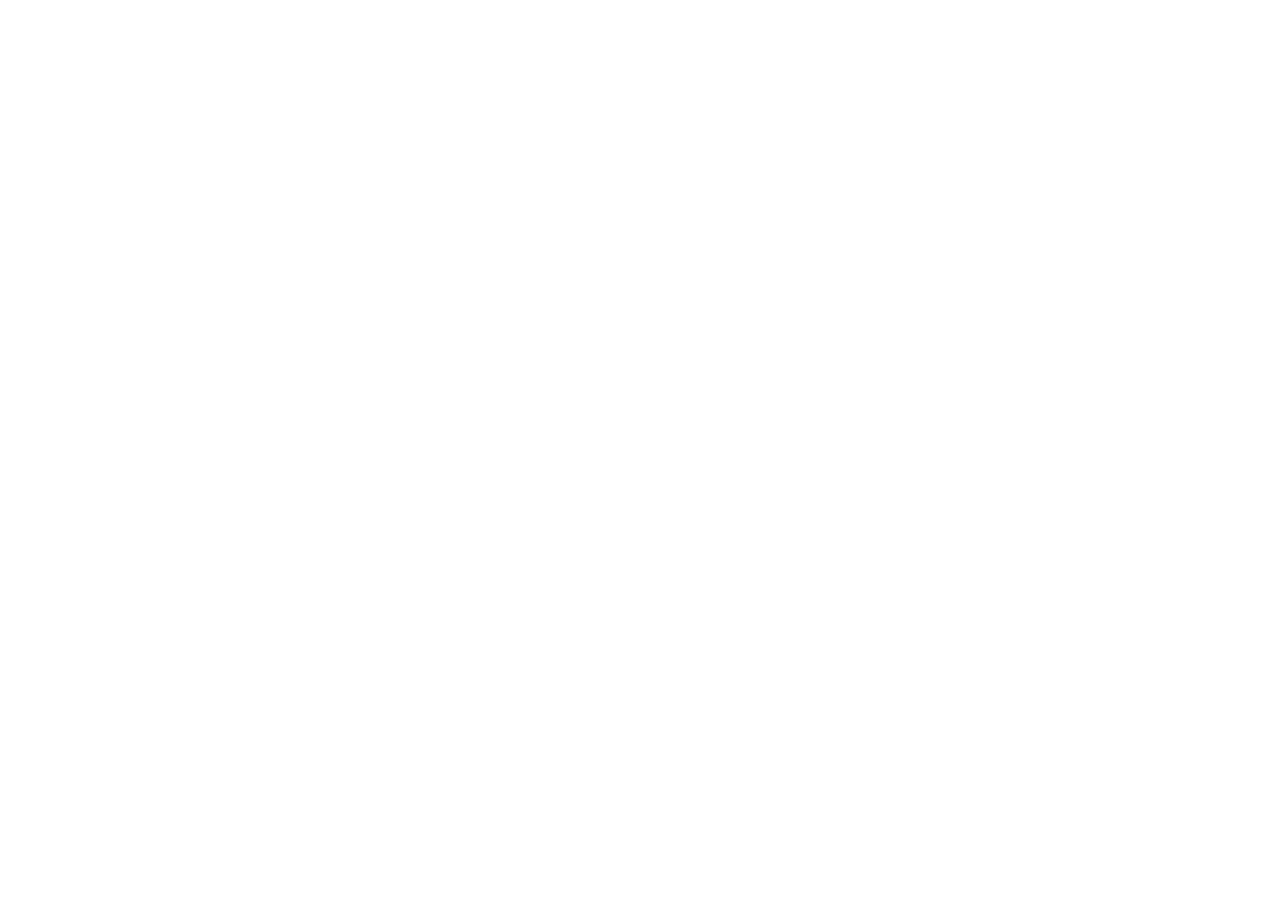
==== index_1.html @ ffa88742 "Add files via upload" ====
<!DOCTYPE html>
<html lang="ru">
<head>
	<meta charset="utf-8">
	<meta name="viewport" content="width=device-width, initial-scale=1, shrink-to-fit=no">
	<title>Privilegia</title>
	<link rel="stylesheet" href="css/libs.min.css">
	<link rel="stylesheet" href="css/main.css">
</head>
<body>
	<div class="main">
		<section class="luck-page">

		</section>
	</div>


	<script src="js/libs.min.js"></script>
	<script src="js/common.js"></script>

</body>
</html>
---- css/libs.min.css ----
/*! normalize.css v8.0.0 | MIT License | github.com/necolas/normalize.css */html{line-height:1.15;-webkit-text-size-adjust:100%}body{margin:0}h1{font-size:2em;margin:.67em 0}hr{box-sizing:content-box;height:0;overflow:visible}pre{font-family:monospace,monospace;font-size:1em}a{background-color:transparent}abbr[title]{border-bottom:none;text-decoration:underline;-webkit-text-decoration:underline dotted;text-decoration:underline dotted}b,strong{font-weight:bolder}code,kbd,samp{font-family:monospace,monospace;font-size:1em}small{font-size:80%}sub,sup{font-size:75%;line-height:0;position:relative;vertical-align:baseline}sub{bottom:-.25em}sup{top:-.5em}img{border-style:none}button,input,optgroup,select,textarea{font-family:inherit;font-size:100%;line-height:1.15;margin:0}button,input{overflow:visible}button,select{text-transform:none}[type=button],[type=reset],[type=submit],button{-webkit-appearance:button}[type=button]::-moz-focus-inner,[type=reset]::-moz-focus-inner,[type=submit]::-moz-focus-inner,button::-moz-focus-inner{border-style:none;padding:0}[type=button]:-moz-focusring,[type=reset]:-moz-focusring,[type=submit]:-moz-focusring,button:-moz-focusring{outline:1px dotted ButtonText}fieldset{padding:.35em .75em .625em}legend{box-sizing:border-box;color:inherit;display:table;max-width:100%;padding:0;white-space:normal}progress{vertical-align:baseline}textarea{overflow:auto}[type=checkbox],[type=radio]{box-sizing:border-box;padding:0}[type=number]::-webkit-inner-spin-button,[type=number]::-webkit-outer-spin-button{height:auto}[type=search]{-webkit-appearance:textfield;outline-offset:-2px}[type=search]::-webkit-search-decoration{-webkit-appearance:none}::-webkit-file-upload-button{-webkit-appearance:button;font:inherit}details{display:block}summary{display:list-item}[hidden],template{display:none}
---- css/main.css ----
.main {
  width: 100%;
  height: 100%; }

* {
  -webkit-box-sizing: border-box;
          box-sizing: border-box; }

@font-face {
  font-family: Oswald;
  src: url(../fonts/Oswald/Oswald-Bold.ttf);
  font-weight: bold; }

@font-face {
  font-family: IBMPlexSans;
  src: url(../fonts/IBMPlexSans/IBMPlexSans-Regular.ttf);
  font-weight: 500; }

@font-face {
  font-family: SFUIDisplay;
  src: url(../fonts/SFUIDisplay/SFUIDisplay-regular.ttf);
  font-weight: 600; }

.luck-event {
  width: 100%;
  height: auto;
  background-image: url(../img/ura.jpg);
  background-repeat: no-repeat;
  background-position: center top;
  -webkit-background-size: cover;
          background-size: cover; }

.container {
  width: 960px;
  margin: 0 auto;
  position: relative; }

.luck-event__container {
  padding-left: 15px;
  padding-right: 15px; }

.luck-event__title-block {
  padding-top: 184px;
  padding-bottom: 184px; }

.luck-event__title {
  text-shadow: 0 0 56px rgba(0, 0, 0, 0.16);
  font-family: Oswald;
  font-size: 48px;
  font-weight: bold;
  font-style: normal;
  font-stretch: normal;
  line-height: normal;
  letter-spacing: normal;
  color: white; }

.luck-event__sub-title {
  text-shadow: 0 0 56px rgba(0, 0, 0, 0.16);
  font-family: IBMPlexSans;
  font-size: 28px;
  font-weight: 500;
  font-style: normal;
  font-stretch: normal;
  line-height: normal;
  letter-spacing: normal;
  color: white;
  margin-top: 7px;
  margin-bottom: 64px; }

.luck-event__btn-link {
  font-family: SFUIDisplay;
  font-size: 18px;
  font-weight: 600;
  font-style: normal;
  font-stretch: normal;
  line-height: normal;
  letter-spacing: normal;
  text-align: center;
  color: white;
  padding-top: 14px;
  padding-right: 44px;
  padding-bottom: 18px;
  padding-left: 44px;
  text-decoration: none;
  background-color: #b87e61;
  -webkit-border-radius: 4px;
          border-radius: 4px;
  -webkit-box-shadow: 0 1px 2px 0 rgba(0, 0, 0, 0.05), 0 6px 12px 0 rgba(0, 0, 0, 0.05);
          box-shadow: 0 1px 2px 0 rgba(0, 0, 0, 0.05), 0 6px 12px 0 rgba(0, 0, 0, 0.05);
  border: solid 0.5px rgba(0, 0, 0, 0.05); }

/*
 * @media
 */
@media (max-width: 320px) {
  .luck-event__container {
    width: auto;
    padding-left: 5px;
    padding-right: 5px; }
  .luck-event__title {
    font-size: 26px; }
  .luck-event__sub-title {
    font-size: 18px; }
  .luck-event__btn-link {
    font-size: 14px;
    padding-top: 14px;
    padding-right: 44px;
    padding-bottom: 14px;
    padding-left: 44px; } }

@media (min-width: 320px) {
  .luck-event__container {
    width: auto; }
  .luck-event__title {
    font-size: 26px; }
  .luck-event__sub-title {
    font-size: 18px; }
  .luck-event__btn-link {
    font-size: 14px;
    padding-top: 14px;
    padding-right: 44px;
    padding-bottom: 14px;
    padding-left: 44px; } }

@media (min-width: 576px) {
  .luck-event__container {
    padding-left: 10px;
    padding-right: 10px;
    width: 540px; }
  .luck-event__title {
    font-size: 48px; }
  .luck-event__sub-title {
    font-size: 28px; }
  .luck-event__btn-link {
    font-size: 18px;
    padding-top: 14px;
    padding-right: 44px;
    padding-bottom: 18px;
    padding-left: 44px; } }

@media (min-width: 768px) {
  .luck-event__container {
    width: 720px;
    padding-left: 15px;
    padding-right: 15px; }
  .luck-event__title {
    font-size: 48px; }
  .luck-event__sub-title {
    font-size: 28px; }
  .luck-event__btn-link {
    font-size: 18px;
    padding-top: 14px;
    padding-right: 44px;
    padding-bottom: 18px;
    padding-left: 44px; } }

@media (min-width: 992px) {
  .uck-event__container {
    width: 960px; } }

@media (min-width: 1200px) {
  .work-area {
    width: 1140px; } }

@media (min-width: 1920px) {
  .work-area {
    width: 1600px; } }
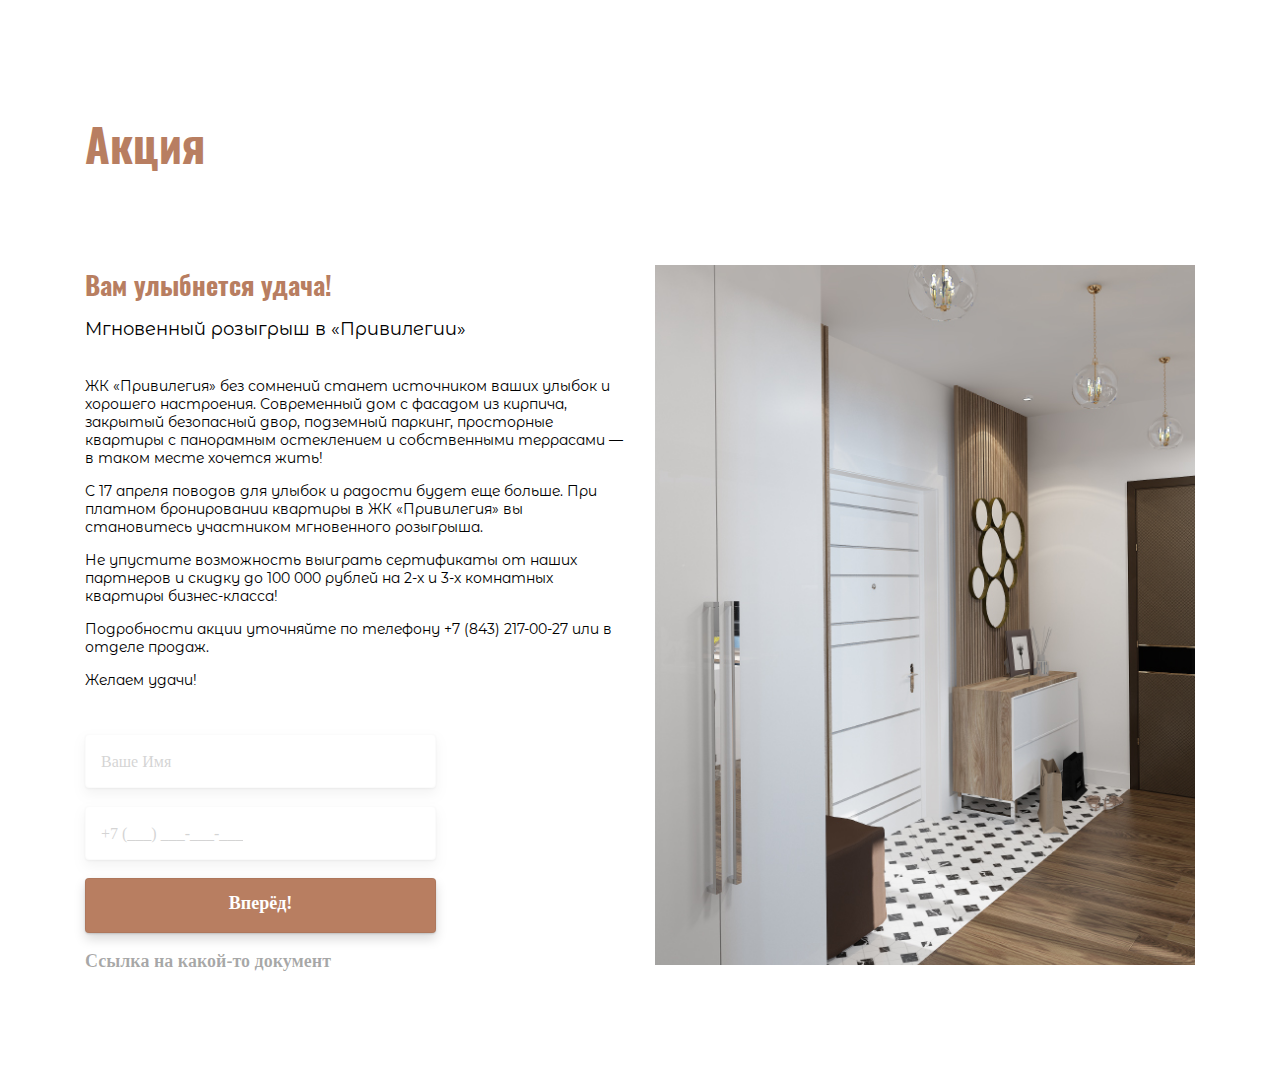
==== commit 937849fb: "Add files via upload" ====
--- a/index_1.html
+++ b/index_1.html
@@ -10,7 +10,57 @@
 <body>
 	<div class="main">
 		<section class="luck-page">
-
+			<div class="luck-page__container">
+				<div class="luck-page__grid">
+					<div class="luck-page__title">
+						<div class="luck-page__main-title">
+							Акция
+						</div>
+					</div>
+					<div class="luck-page__text">
+						<div class="luck-page__text-wrap">
+							<div class="luck-page__text-title">
+								Вам улыбнется удача!
+							</div>
+							<div class="luck-page__text-sub-title">
+								Мгновенный розыгрыш в «Привилегии»
+							</div>
+							<p class="luck-page__paragraph">
+								ЖК «Привилегия» без сомнений станет источником ваших улыбок и хорошего настроения. Современный дом с фасадом из кирпича, закрытый безопасный двор, подземный паркинг, просторные квартиры с панорамным остеклением и собственными террасами — в таком месте хочется жить!
+							</p>
+							<p class="luck-page__paragraph">
+								С 17 апреля поводов для улыбок и радости будет еще больше. При платном бронировании квартиры в ЖК «Привилегия» вы становитесь участником мгновенного розыгрыша.
+							</p>
+							<p class="luck-page__paragraph">
+								Не упустите возможность выиграть сертификаты от наших партнеров и скидку до 100 000 рублей на 2-х и 3-х комнатных квартиры бизнес-класса!
+							</p>
+							<p class="luck-page__paragraph">
+								Подробности акции уточняйте по телефону +7 (843) 217-00-27 или в отделе продаж. 
+							</p>
+							<p class="luck-page__paragraph">
+								Желаем удачи!
+							</p>
+							<form action="" class="luck-page__form">
+								<div class="luck-page__form-field">
+									<input type="text" class="luck-page__field" placeholder="Ваше Имя">
+								</div>
+								<div class="luck-page__form-field">
+									<input type="text" class="luck-page__field" placeholder="+7 (___) ___-___-____">
+								</div>
+								<div class="luck-page__form-field">
+									<button class="luck-page__form-btn">
+										Вперёд!
+									</button>
+								</div>
+							</form>
+							<a href="#" class="luck-page__doc-link">Ссылка на какой-то документ</a>
+						</div>
+					</div>
+					<div class="luck-page__picture">
+						<div class="luck-page__bg-img"></div>
+					</div>
+				</div>
+			</div>
 		</section>
 	</div>
 
--- a/css/main.css
+++ b/css/main.css
@@ -1,6 +1,7 @@
 .main {
   width: 100%;
-  height: 100%; }
+  height: 100%;
+  background-color: white; }
 
 * {
   -webkit-box-sizing: border-box;
@@ -20,6 +21,11 @@
   font-family: SFUIDisplay;
   src: url(../fonts/SFUIDisplay/SFUIDisplay-regular.ttf);
   font-weight: 600; }
+
+@font-face {
+  font-family: MontserratAlternates;
+  src: url(../fonts/Montserrat_Alternates/MontserratAlternates-Regular.ttf);
+  font-weight: normal; }
 
 .luck-event {
   width: 100%;
@@ -85,8 +91,8 @@
   background-color: #b87e61;
   -webkit-border-radius: 4px;
           border-radius: 4px;
-  -webkit-box-shadow: 0 1px 2px 0 rgba(0, 0, 0, 0.05), 0 6px 12px 0 rgba(0, 0, 0, 0.05);
-          box-shadow: 0 1px 2px 0 rgba(0, 0, 0, 0.05), 0 6px 12px 0 rgba(0, 0, 0, 0.05);
+  -webkit-box-shadow: 0 1px 2px 0 rgba(0, 0, 0, 0.15), 0 6px 12px 0 rgba(0, 0, 0, 0.15);
+          box-shadow: 0 1px 2px 0 rgba(0, 0, 0, 0.15), 0 6px 12px 0 rgba(0, 0, 0, 0.15);
   border: solid 0.5px rgba(0, 0, 0, 0.05); }
 
 /*
@@ -155,7 +161,7 @@
     padding-left: 44px; } }
 
 @media (min-width: 992px) {
-  .uck-event__container {
+  .luck-event__container {
     width: 960px; } }
 
 @media (min-width: 1200px) {
@@ -165,3 +171,229 @@
 @media (min-width: 1920px) {
   .work-area {
     width: 1600px; } }
+
+.luck-page {
+  width: 100%;
+  height: auto;
+  margin: 0 auto;
+  padding-top: 110px;
+  padding-bottom: 110px; }
+
+.luck-page__container {
+  margin: 0 auto;
+  padding-left: 15px;
+  padding-right: 15px; }
+
+.luck-page__grid {
+  display: grid;
+  grid-template-areas: "luck-page__title ... ... ..." "luck-page__text luck-page__text luck-page__picture luck-page__picture" "luck-page__text luck-page__text luck-page__picture luck-page__picture"; }
+
+.luck-page__title {
+  grid-area: luck-page__title; }
+
+.luck-page__text {
+  grid-area: luck-page__text; }
+
+.luck-page__picture {
+  grid-area: luck-page__picture; }
+
+.luck-page__grid {
+  margin-left: -15px;
+  margin-right: -15px; }
+
+.luck-page__picture {
+  padding-left: 15px;
+  padding-right: 15px; }
+
+.luck-page__bg-img {
+  width: 100%;
+  height: 100%;
+  background-image: url(../img/b.jpg);
+  background-repeat: no-repeat;
+  background-position: center top;
+  -webkit-background-size: cover;
+          background-size: cover; }
+
+.luck-page__title {
+  padding-left: 15px;
+  padding-right: 15px; }
+
+.luck-page__main-title {
+  font-family: Oswald;
+  font-size: 45px;
+  font-weight: bold;
+  font-style: normal;
+  font-stretch: normal;
+  line-height: normal;
+  letter-spacing: normal;
+  color: #b87e61; }
+
+.luck-page__text {
+  padding-left: 15px;
+  padding-right: 15px; }
+
+.luck-page__text-title {
+  font-family: Oswald;
+  font-size: 26px;
+  font-weight: bold;
+  font-style: normal;
+  font-stretch: normal;
+  line-height: normal;
+  letter-spacing: normal;
+  color: #b87e61;
+  margin-bottom: 14px; }
+
+.luck-page__text-sub-title {
+  font-family: MontserratAlternates;
+  font-size: 18px;
+  font-weight: normal;
+  font-style: normal;
+  font-stretch: normal;
+  line-height: normal;
+  letter-spacing: normal;
+  color: black;
+  margin-bottom: 37px; }
+
+.luck-page__paragraph {
+  font-family: MontserratAlternates;
+  font-size: 14px;
+  font-weight: normal;
+  font-style: normal;
+  font-stretch: normal;
+  line-height: normal;
+  letter-spacing: normal;
+  color: black;
+  margin-bottom: 15px; }
+
+.luck-page__form {
+  margin-right: 35%;
+  margin-top: 45px; }
+
+.luck-page__form-field {
+  margin-bottom: 18px;
+  width: 100%; }
+
+.luck-page__field {
+  width: 100%;
+  opacity: 0.3;
+  font-family: SFUIDisplay;
+  font-size: 16px;
+  font-weight: normal;
+  font-style: normal;
+  font-stretch: normal;
+  line-height: normal;
+  letter-spacing: normal;
+  color: black;
+  padding-top: 18px;
+  padding-right: 192px;
+  padding-bottom: 16px;
+  padding-left: 15px;
+  -webkit-border-radius: 4px;
+          border-radius: 4px;
+  -webkit-box-shadow: 0 1px 2px 0 rgba(0, 0, 0, 0.15), 0 6px 12px 0 rgba(0, 0, 0, 0.15);
+          box-shadow: 0 1px 2px 0 rgba(0, 0, 0, 0.15), 0 6px 12px 0 rgba(0, 0, 0, 0.15);
+  border: solid 0.5px rgba(0, 0, 0, 0.05);
+  background-color: white; }
+
+.luck-page__form-btn {
+  font-family: SFUIDisplay;
+  font-size: 18px;
+  font-weight: 600;
+  font-style: normal;
+  font-stretch: normal;
+  line-height: normal;
+  letter-spacing: normal;
+  text-align: center;
+  color: white;
+  -webkit-border-radius: 4px;
+          border-radius: 4px;
+  -webkit-box-shadow: 0 1px 2px 0 rgba(0, 0, 0, 0.15), 0 6px 12px 0 rgba(0, 0, 0, 0.15);
+          box-shadow: 0 1px 2px 0 rgba(0, 0, 0, 0.15), 0 6px 12px 0 rgba(0, 0, 0, 0.15);
+  border: solid 0.5px rgba(0, 0, 0, 0.05);
+  background-color: #b87e61;
+  padding-top: 14px;
+  padding-bottom: 18px;
+  width: 100%; }
+
+.luck-page__doc-link {
+  font-family: SFUIDisplay;
+  font-size: 18px;
+  font-weight: 600;
+  font-style: normal;
+  font-stretch: normal;
+  line-height: normal;
+  letter-spacing: normal;
+  text-align: center;
+  color: rgba(0, 0, 0, 0.35);
+  text-decoration: none; }
+
+.luck-page__doc-link:hover {
+  color: #b87e61; }
+
+/*
+ * @media
+ */
+@media (max-width: 320px) {
+  .luck-page__container {
+    width: auto; }
+  .luck-page__grid {
+    display: grid;
+    grid-template-columns: 1fr;
+    grid-template-rows: 95px auto 700px;
+    grid-row-gap: 60px;
+    grid-template-areas: "luck-page__title" "luck-page__text" "luck-page__picture"; }
+  .luck-page__form {
+    margin-right: 0px; } }
+
+@media (min-width: 320px) {
+  .luck-page__container {
+    width: auto; }
+  .luck-page__grid {
+    display: grid;
+    grid-template-columns: 1fr;
+    grid-template-rows: 95px auto 700px;
+    grid-row-gap: 60px;
+    grid-template-areas: "luck-page__title" "luck-page__text" "luck-page__picture"; }
+  .luck-page__form {
+    margin-right: 0px; } }
+
+@media (min-width: 576px) {
+  .luck-page__container {
+    width: 540px; }
+  .luck-page__grid {
+    display: grid;
+    grid-template-columns: 1fr;
+    grid-template-rows: 95px auto 700px;
+    grid-row-gap: 60px;
+    grid-template-areas: "luck-page__title" "luck-page__text" "luck-page__picture"; }
+  .luck-page__form {
+    margin-right: 0px; } }
+
+@media (min-width: 768px) {
+  .luck-page__container {
+    width: 720px; }
+  .luck-page__grid {
+    display: grid;
+    grid-template-columns: 1fr;
+    grid-template-rows: 155px 350px 350px 350px 350px;
+    grid-row-gap: 0px;
+    grid-template-areas: "luck-page__title" "luck-page__text" "luck-page__text" "luck-page__picture" "luck-page__picture"; }
+  .luck-page__form {
+    margin-right: 35%; } }
+
+@media (min-width: 992px) {
+  .luck-page__container {
+    width: 960px; }
+  .luck-page__grid {
+    display: grid;
+    grid-template-columns: 1fr 1fr;
+    grid-template-rows: 155px 350px 350px;
+    grid-template-areas: "luck-page__title ..." "luck-page__text luck-page__picture" "luck-page__text luck-page__picture"; } }
+
+@media (min-width: 1200px) {
+  .luck-page__container {
+    width: 1140px; } }
+
+@media (min-width: 1920px) {
+  .luck-page__container {
+    width: 1600px; } }
